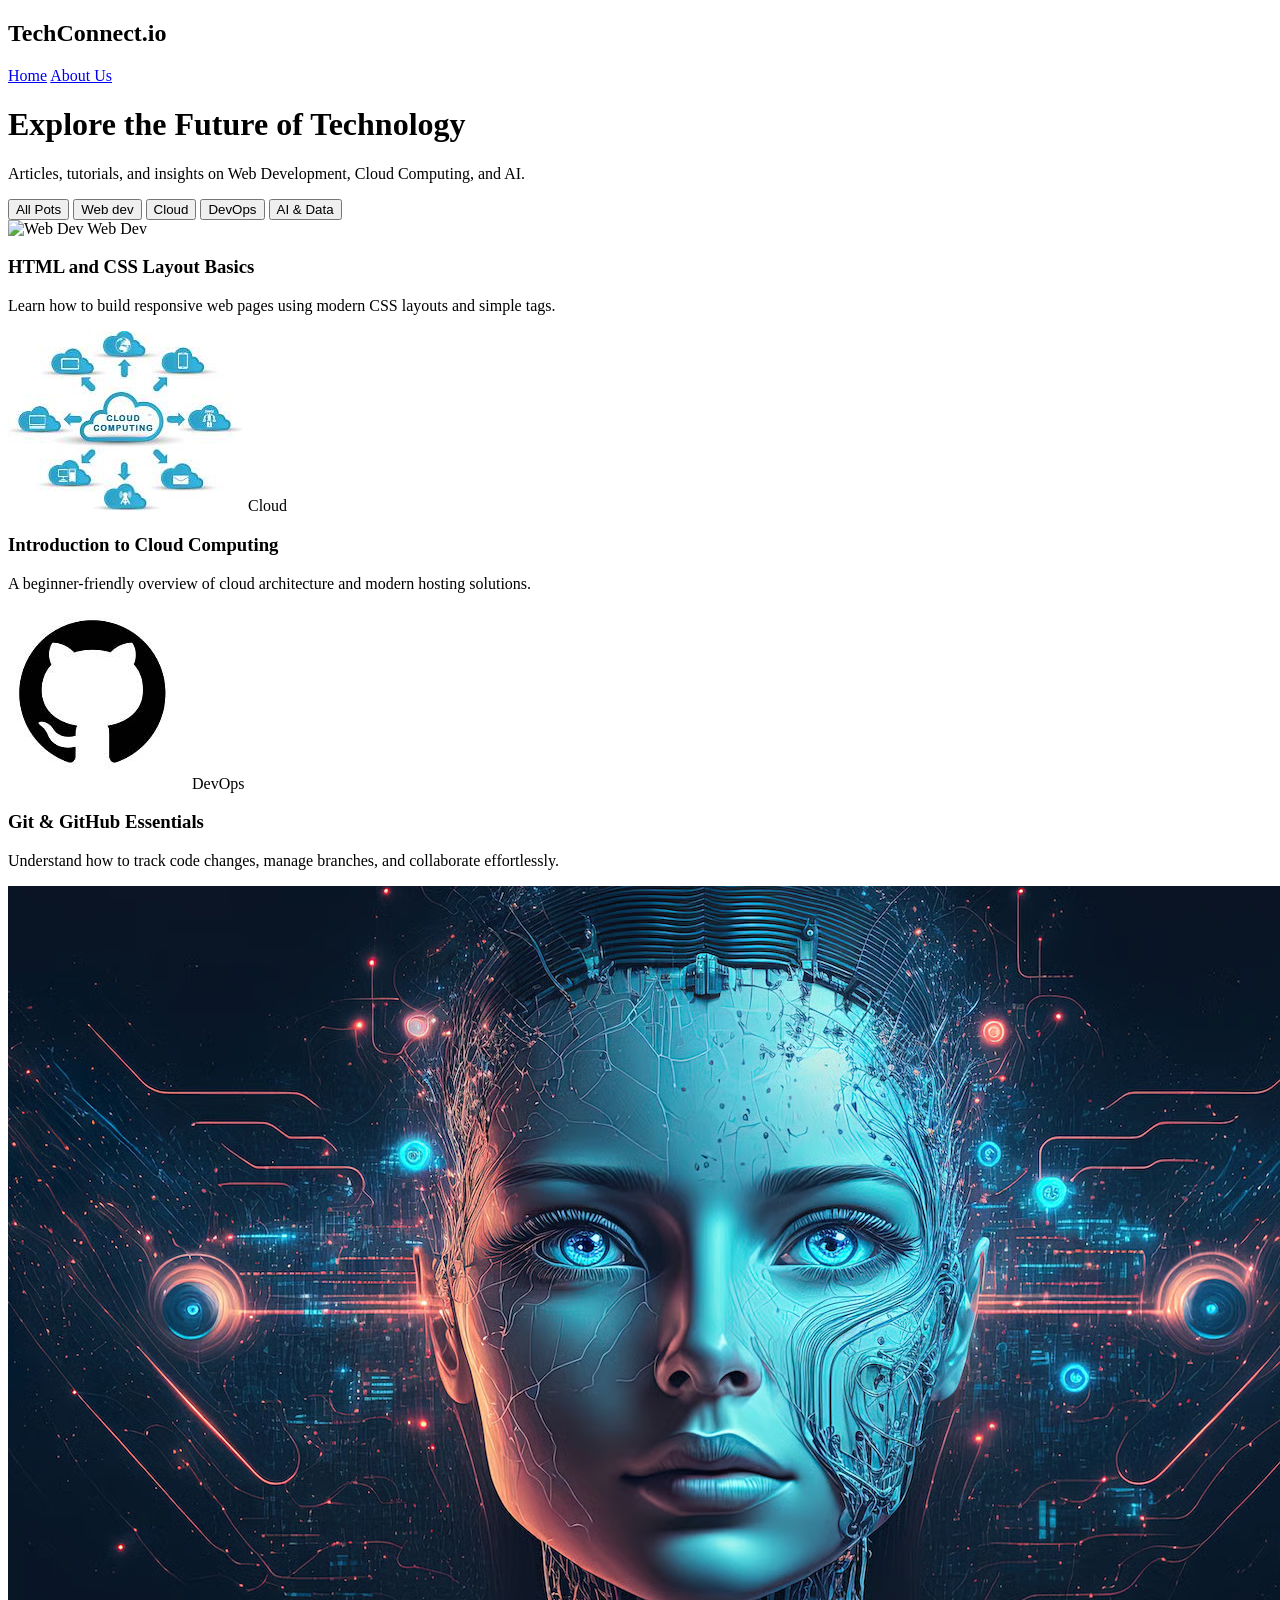
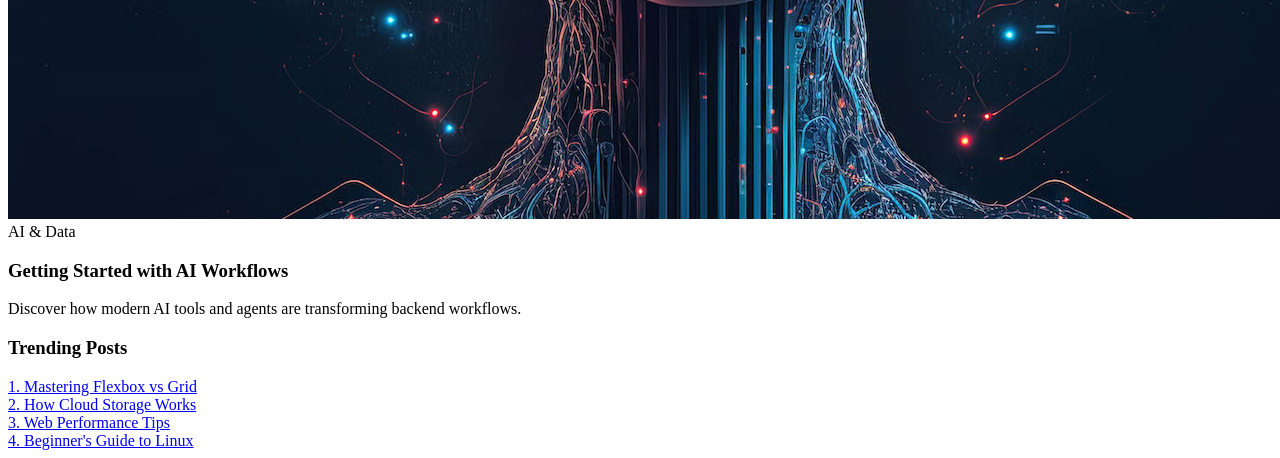
==== index.html @ 1aefdfea "changes" ====
<!DOCTYPE html>
<html lang="en">
<head>
    <meta charset="UTF-8">
    <title>tech blog</title>
    <link rel="stylesheet" href="style.css">
</head>
<body>

    <div class="header">
        <div class="logo">
            <h2>TechConnect<span class="blue-text">.io</span></h2>
        </div>
        <div class="nav">
            <a href="index.html" class="active">Home</a>
            <a href="#">About Us</a>
        </div>
    </div>

    <div class="tech">
        <h1>Explore the Future of Technology</h1>
        <p>Articles, tutorials, and insights on Web Development, Cloud Computing, and AI.</p>
    </div>

    <div class="tags">
        <button class="btn active">All Pots</button>
        <button class="btn">Web dev</button>
        <button class="btn">Cloud</button>
        <button class="btn">DevOps</button>
        <button class="btn">AI & Data</button>
    </div>

    
    <div class="container">
        
    
        <div class="posts">

            <div class="blog">
                <div class="img-box">
                    <img src="we.png" alt="Web Dev">
                    <span class="badge">Web Dev</span>
                </div>
                <div class="blog-details">
                    <h3>HTML and CSS Layout Basics</h3>
                    <p>Learn how to build responsive web pages using modern CSS layouts and simple tags.</p>
                    
                </div>
            </div>

            <div class="blog">
                <div class="img-box">
                    <img src="image.png" alt="Cloud">
                    <span class="badge">Cloud</span>
                </div>
                <div class="blog-details">
                    <h3>Introduction to Cloud Computing</h3>
                    <p>A beginner-friendly overview of cloud architecture and modern hosting solutions.</p>
                    
                </div>
            </div>

            <div class="blog">
                <div class="img-box">
                    <img src="github.png">
                    <span class="badge">DevOps</span>
                </div>
                <div class="blog-details">
                    <h3>Git & GitHub Essentials</h3>
                    <p>Understand how to track code changes, manage branches, and collaborate effortlessly.</p>
                    
                </div>
            </div>

            <div class="blog">
                <div class="img-box">
                    <img src="ai.png">
                    <span class="badge">AI & Data</span>
                </div>
                <div class="blog-details">
                    <h3>Getting Started with AI Workflows</h3>
                    <p>Discover how modern AI tools and agents are transforming backend workflows.</p>
                    
                </div>
            </div>

        </div>


        <div class="sidebar">
            <h3>Trending Posts</h3>

            <div class="trending-item">
                <a href="article.html">1. Mastering Flexbox vs Grid</a>
                </div>
                

            <div class="trending-item">
                <a href="article.html">2. How Cloud Storage Works</a>
                </div>

            <div class="trending-item">
                <a href="article.html">3. Web Performance Tips</a>
                
            </div>

            <div class="trending-item">
                <a href="article.html">4. Beginner's Guide to Linux</a>
                
            </div>
        </div>

    </div>

</body>
</html>
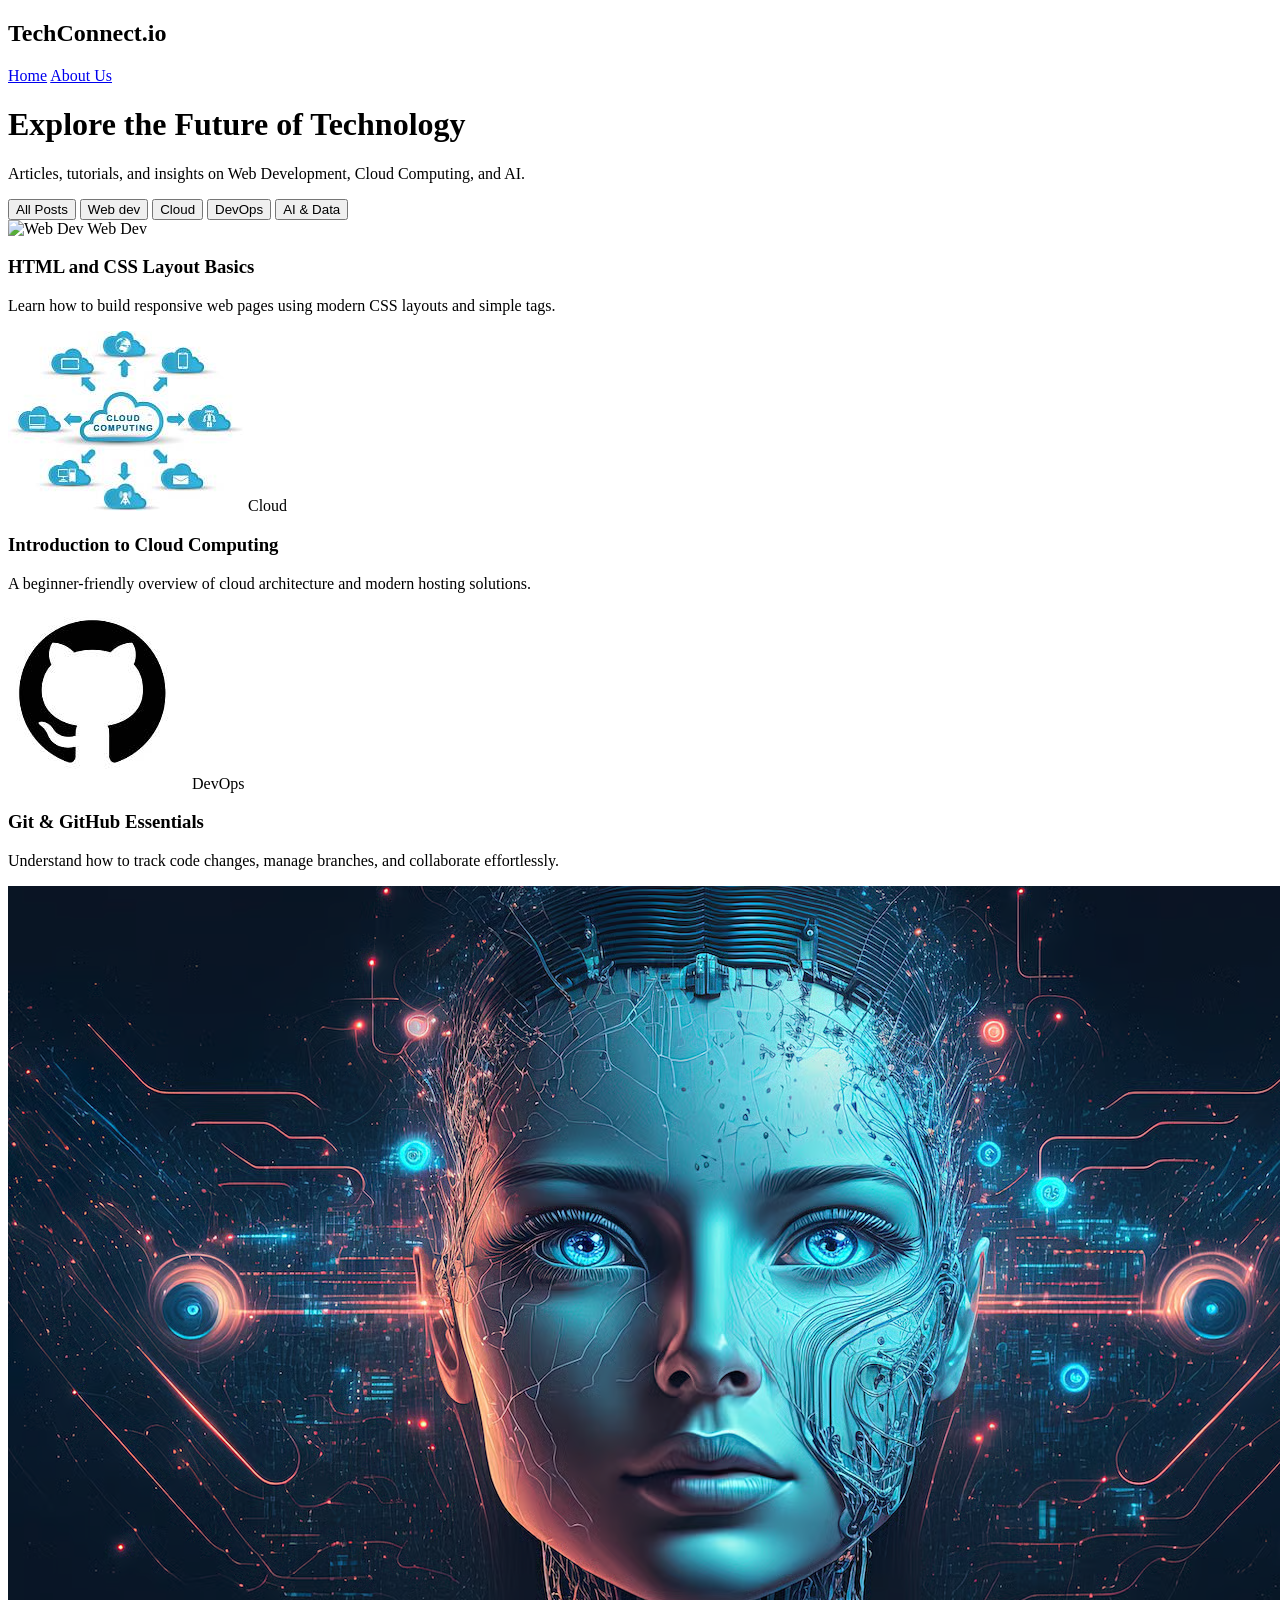
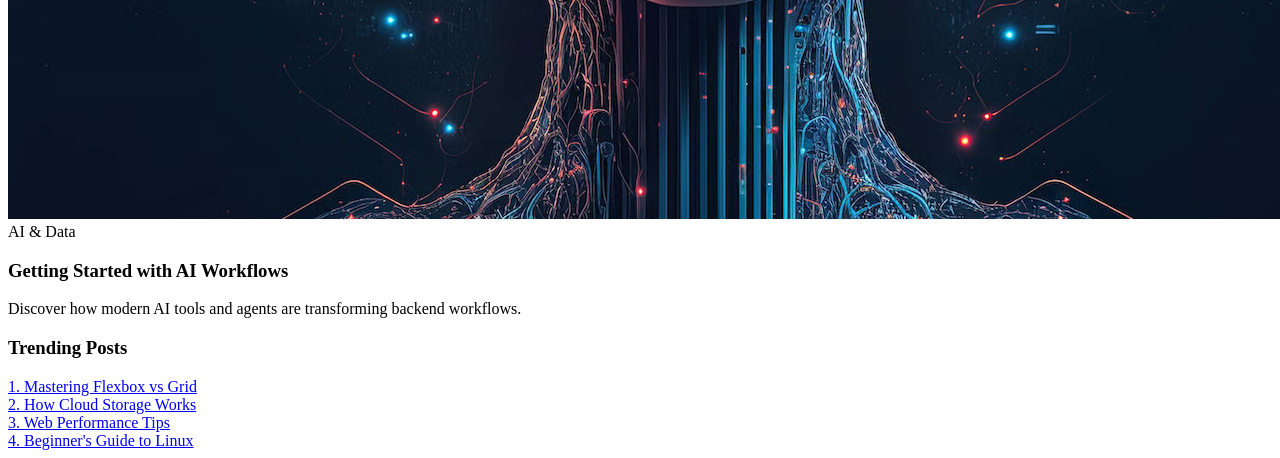
==== commit 11521a34: "changes" ====
--- a/index.html
+++ b/index.html
@@ -5,12 +5,14 @@
     <title>tech blog</title>
     <link rel="stylesheet" href="style.css">
 </head>
+
 <body>
 
     <div class="header">
         <div class="logo">
             <h2>TechConnect<span class="blue-text">.io</span></h2>
         </div>
+
         <div class="nav">
             <a href="index.html" class="active">Home</a>
             <a href="#">About Us</a>
@@ -23,17 +25,15 @@
     </div>
 
     <div class="tags">
-        <button class="btn active">All Pots</button>
+        <button class="btn active">All Posts</button>
         <button class="btn">Web dev</button>
         <button class="btn">Cloud</button>
         <button class="btn">DevOps</button>
         <button class="btn">AI & Data</button>
     </div>
 
-    
     <div class="container">
-        
-    
+
         <div class="posts">
 
             <div class="blog">
@@ -41,10 +41,10 @@
                     <img src="we.png" alt="Web Dev">
                     <span class="badge">Web Dev</span>
                 </div>
+
                 <div class="blog-details">
                     <h3>HTML and CSS Layout Basics</h3>
                     <p>Learn how to build responsive web pages using modern CSS layouts and simple tags.</p>
-                    
                 </div>
             </div>
 
@@ -53,60 +53,56 @@
                     <img src="image.png" alt="Cloud">
                     <span class="badge">Cloud</span>
                 </div>
+
                 <div class="blog-details">
                     <h3>Introduction to Cloud Computing</h3>
                     <p>A beginner-friendly overview of cloud architecture and modern hosting solutions.</p>
-                    
                 </div>
             </div>
 
             <div class="blog">
                 <div class="img-box">
-                    <img src="github.png">
+                    <img src="github.png" alt="GitHub">
                     <span class="badge">DevOps</span>
                 </div>
+
                 <div class="blog-details">
                     <h3>Git & GitHub Essentials</h3>
                     <p>Understand how to track code changes, manage branches, and collaborate effortlessly.</p>
-                    
                 </div>
             </div>
 
             <div class="blog">
                 <div class="img-box">
-                    <img src="ai.png">
+                    <img src="ai.png" alt="AI">
                     <span class="badge">AI & Data</span>
                 </div>
+
                 <div class="blog-details">
                     <h3>Getting Started with AI Workflows</h3>
                     <p>Discover how modern AI tools and agents are transforming backend workflows.</p>
-                    
                 </div>
             </div>
 
         </div>
-
 
         <div class="sidebar">
             <h3>Trending Posts</h3>
 
             <div class="trending-item">
                 <a href="article.html">1. Mastering Flexbox vs Grid</a>
-                </div>
-                
+            </div>
 
             <div class="trending-item">
                 <a href="article.html">2. How Cloud Storage Works</a>
-                </div>
+            </div>
 
             <div class="trending-item">
                 <a href="article.html">3. Web Performance Tips</a>
-                
             </div>
 
             <div class="trending-item">
                 <a href="article.html">4. Beginner's Guide to Linux</a>
-                
             </div>
         </div>
 
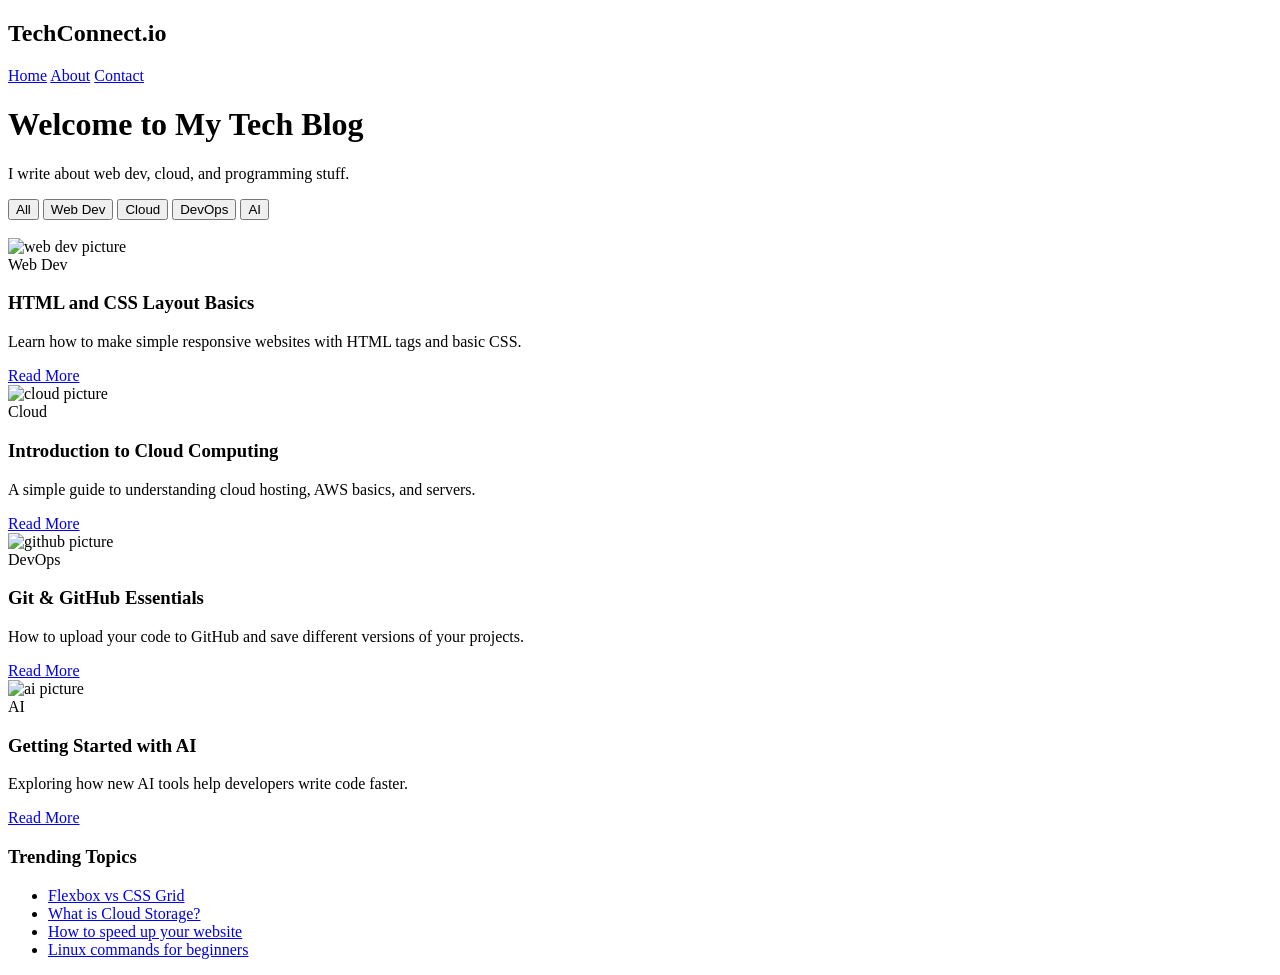
==== commit 95f552e0: "changes" ====
--- a/index.html
+++ b/index.html
@@ -1,109 +1,90 @@
 <!DOCTYPE html>
-<html lang="en">
+<html>
 <head>
     <meta charset="UTF-8">
-    <title>tech blog</title>
+    <title>TechConnect Blog</title>
     <link rel="stylesheet" href="style.css">
 </head>
-
 <body>
 
     <div class="header">
-        <div class="logo">
-            <h2>TechConnect<span class="blue-text">.io</span></h2>
-        </div>
-
-        <div class="nav">
-            <a href="index.html" class="active">Home</a>
-            <a href="#">About Us</a>
+        <h2 class="logo">TechConnect<span>.io</span></h2>
+        <div class="nav-links">
+            <a href="index.html">Home</a>
+            <a href="about.html">About</a>
+            <a href="contact.html">Contact</a>
         </div>
     </div>
 
-    <div class="tech">
-        <h1>Explore the Future of Technology</h1>
-        <p>Articles, tutorials, and insights on Web Development, Cloud Computing, and AI.</p>
+    <div class="hero">
+        <h1>Welcome to My Tech Blog</h1>
+        <p>I write about web dev, cloud, and programming stuff.</p>
     </div>
 
-    <div class="tags">
-        <button class="btn active">All Posts</button>
-        <button class="btn">Web dev</button>
-        <button class="btn">Cloud</button>
-        <button class="btn">DevOps</button>
-        <button class="btn">AI & Data</button>
+    <div class="category-buttons">
+        <button>All</button>
+        <button>Web Dev</button>
+        <button>Cloud</button>
+        <button>DevOps</button>
+        <button>AI</button>
     </div>
 
-    <div class="container">
+    <br>
 
-        <div class="posts">
+    <div class="main-container">
 
-            <div class="blog">
-                <div class="img-box">
-                    <img src="we.png" alt="Web Dev">
-                    <span class="badge">Web Dev</span>
-                </div>
+        <div class="left-content">
 
-                <div class="blog-details">
+            <div class="card">
+                <img src="images/webdev.jpg" alt="web dev picture" width="300">
+                <div class="card-info">
+                    <span class="tag">Web Dev</span>
                     <h3>HTML and CSS Layout Basics</h3>
-                    <p>Learn how to build responsive web pages using modern CSS layouts and simple tags.</p>
+                    <p>Learn how to make simple responsive websites with HTML tags and basic CSS.</p>
+                    <a href="post1.html">Read More</a>
                 </div>
             </div>
 
-            <div class="blog">
-                <div class="img-box">
-                    <img src="image.png" alt="Cloud">
-                    <span class="badge">Cloud</span>
-                </div>
-
-                <div class="blog-details">
+            <div class="card">
+                <img src="images/cloud.jpg" alt="cloud picture" width="300">
+                <div class="card-info">
+                    <span class="tag">Cloud</span>
                     <h3>Introduction to Cloud Computing</h3>
-                    <p>A beginner-friendly overview of cloud architecture and modern hosting solutions.</p>
+                    <p>A simple guide to understanding cloud hosting, AWS basics, and servers.</p>
+                    <a href="post2.html">Read More</a>
                 </div>
             </div>
 
-            <div class="blog">
-                <div class="img-box">
-                    <img src="github.png" alt="GitHub">
-                    <span class="badge">DevOps</span>
-                </div>
-
-                <div class="blog-details">
+            <div class="card">
+                <img src="images/github.jpg" alt="github picture" width="300">
+                <div class="card-info">
+                    <span class="tag">DevOps</span>
                     <h3>Git & GitHub Essentials</h3>
-                    <p>Understand how to track code changes, manage branches, and collaborate effortlessly.</p>
+                    <p>How to upload your code to GitHub and save different versions of your projects.</p>
+                    <a href="post3.html">Read More</a>
                 </div>
             </div>
 
-            <div class="blog">
-                <div class="img-box">
-                    <img src="ai.png" alt="AI">
-                    <span class="badge">AI & Data</span>
-                </div>
-
-                <div class="blog-details">
-                    <h3>Getting Started with AI Workflows</h3>
-                    <p>Discover how modern AI tools and agents are transforming backend workflows.</p>
+            <div class="card">
+                <img src="images/ai.jpg" alt="ai picture" width="300">
+                <div class="card-info">
+                    <span class="tag">AI</span>
+                    <h3>Getting Started with AI</h3>
+                    <p>Exploring how new AI tools help developers write code faster.</p>
+                    <a href="post4.html">Read More</a>
                 </div>
             </div>
 
         </div>
 
-        <div class="sidebar">
-            <h3>Trending Posts</h3>
-
-            <div class="trending-item">
-                <a href="article.html">1. Mastering Flexbox vs Grid</a>
-            </div>
-
-            <div class="trending-item">
-                <a href="article.html">2. How Cloud Storage Works</a>
-            </div>
-
-            <div class="trending-item">
-                <a href="article.html">3. Web Performance Tips</a>
-            </div>
-
-            <div class="trending-item">
-                <a href="article.html">4. Beginner's Guide to Linux</a>
-            </div>
+        <div class="right-sidebar">
+            <h3>Trending Topics</h3>
+            <ul>
+                <li><a href="#">Flexbox vs CSS Grid</a></li>
+                <li><a href="#">What is Cloud Storage?</a></li>
+                <li><a href="#">How to speed up your website</a></li>
+                <li><a href="#">Linux commands for beginners</a></li>
+            </ul>
         </div>
 
     </div>
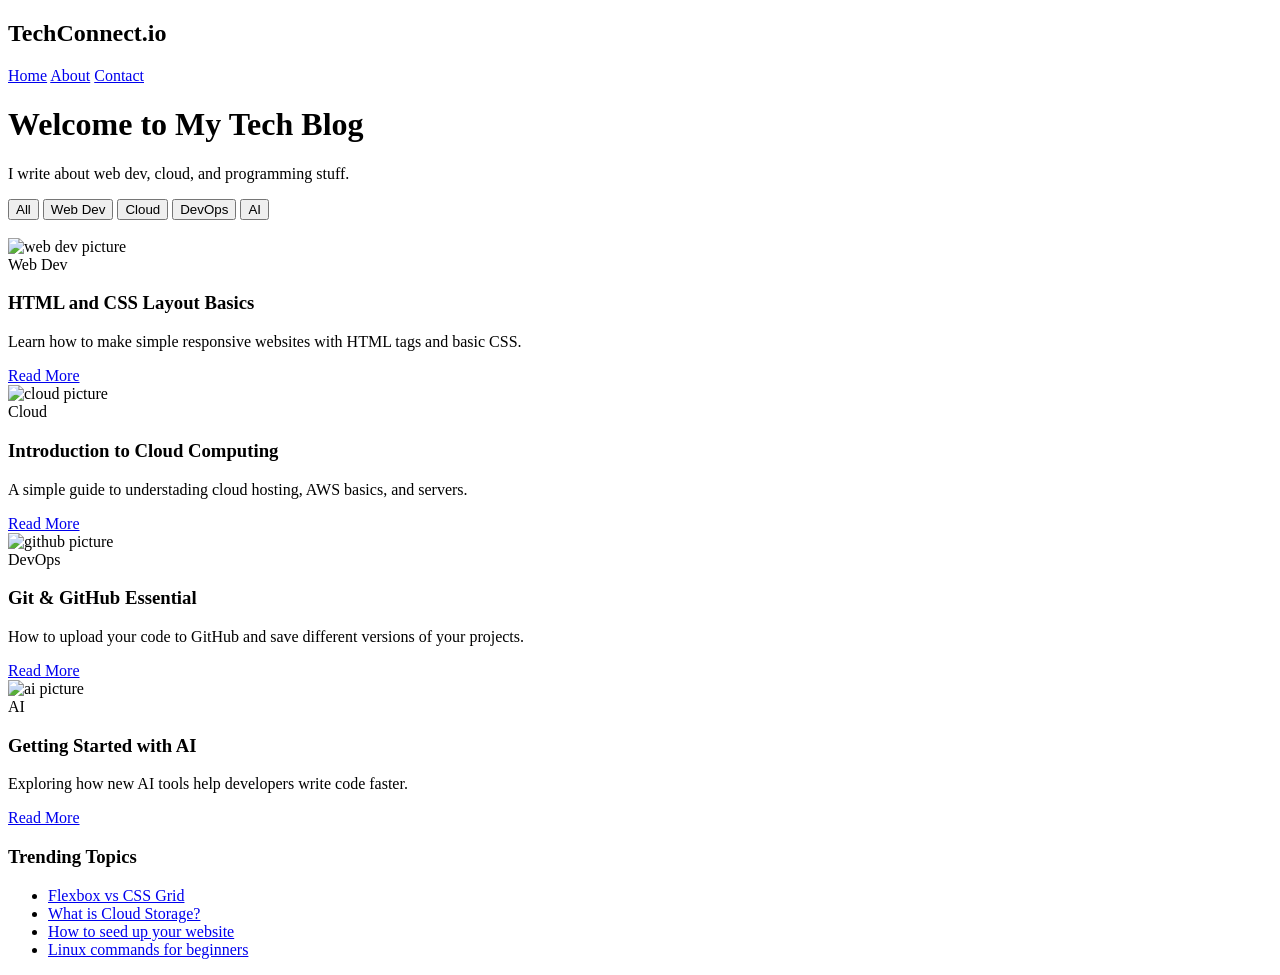
==== commit ca3fdf94: "changes" ====
--- a/index.html
+++ b/index.html
@@ -46,27 +46,27 @@
             </div>
 
             <div class="card">
-                <img src="images/cloud.jpg" alt="cloud picture" width="300">
+                <img src="cloud.jpg" alt="cloud picture" width="300">
                 <div class="card-info">
                     <span class="tag">Cloud</span>
                     <h3>Introduction to Cloud Computing</h3>
-                    <p>A simple guide to understanding cloud hosting, AWS basics, and servers.</p>
+                    <p>A simple guide to understading cloud hosting, AWS basics, and servers.</p>
                     <a href="post2.html">Read More</a>
                 </div>
             </div>
 
             <div class="card">
-                <img src="images/github.jpg" alt="github picture" width="300">
+                <img src="github.jpg" alt="github picture" width="300">
                 <div class="card-info">
                     <span class="tag">DevOps</span>
-                    <h3>Git & GitHub Essentials</h3>
+                    <h3>Git & GitHub Essential</h3>
                     <p>How to upload your code to GitHub and save different versions of your projects.</p>
                     <a href="post3.html">Read More</a>
                 </div>
             </div>
 
             <div class="card">
-                <img src="images/ai.jpg" alt="ai picture" width="300">
+                <img src="ai.jpg" alt="ai picture" width="300">
                 <div class="card-info">
                     <span class="tag">AI</span>
                     <h3>Getting Started with AI</h3>
@@ -82,7 +82,7 @@
             <ul>
                 <li><a href="#">Flexbox vs CSS Grid</a></li>
                 <li><a href="#">What is Cloud Storage?</a></li>
-                <li><a href="#">How to speed up your website</a></li>
+                <li><a href="#">How to seed up your website</a></li>
                 <li><a href="#">Linux commands for beginners</a></li>
             </ul>
         </div>
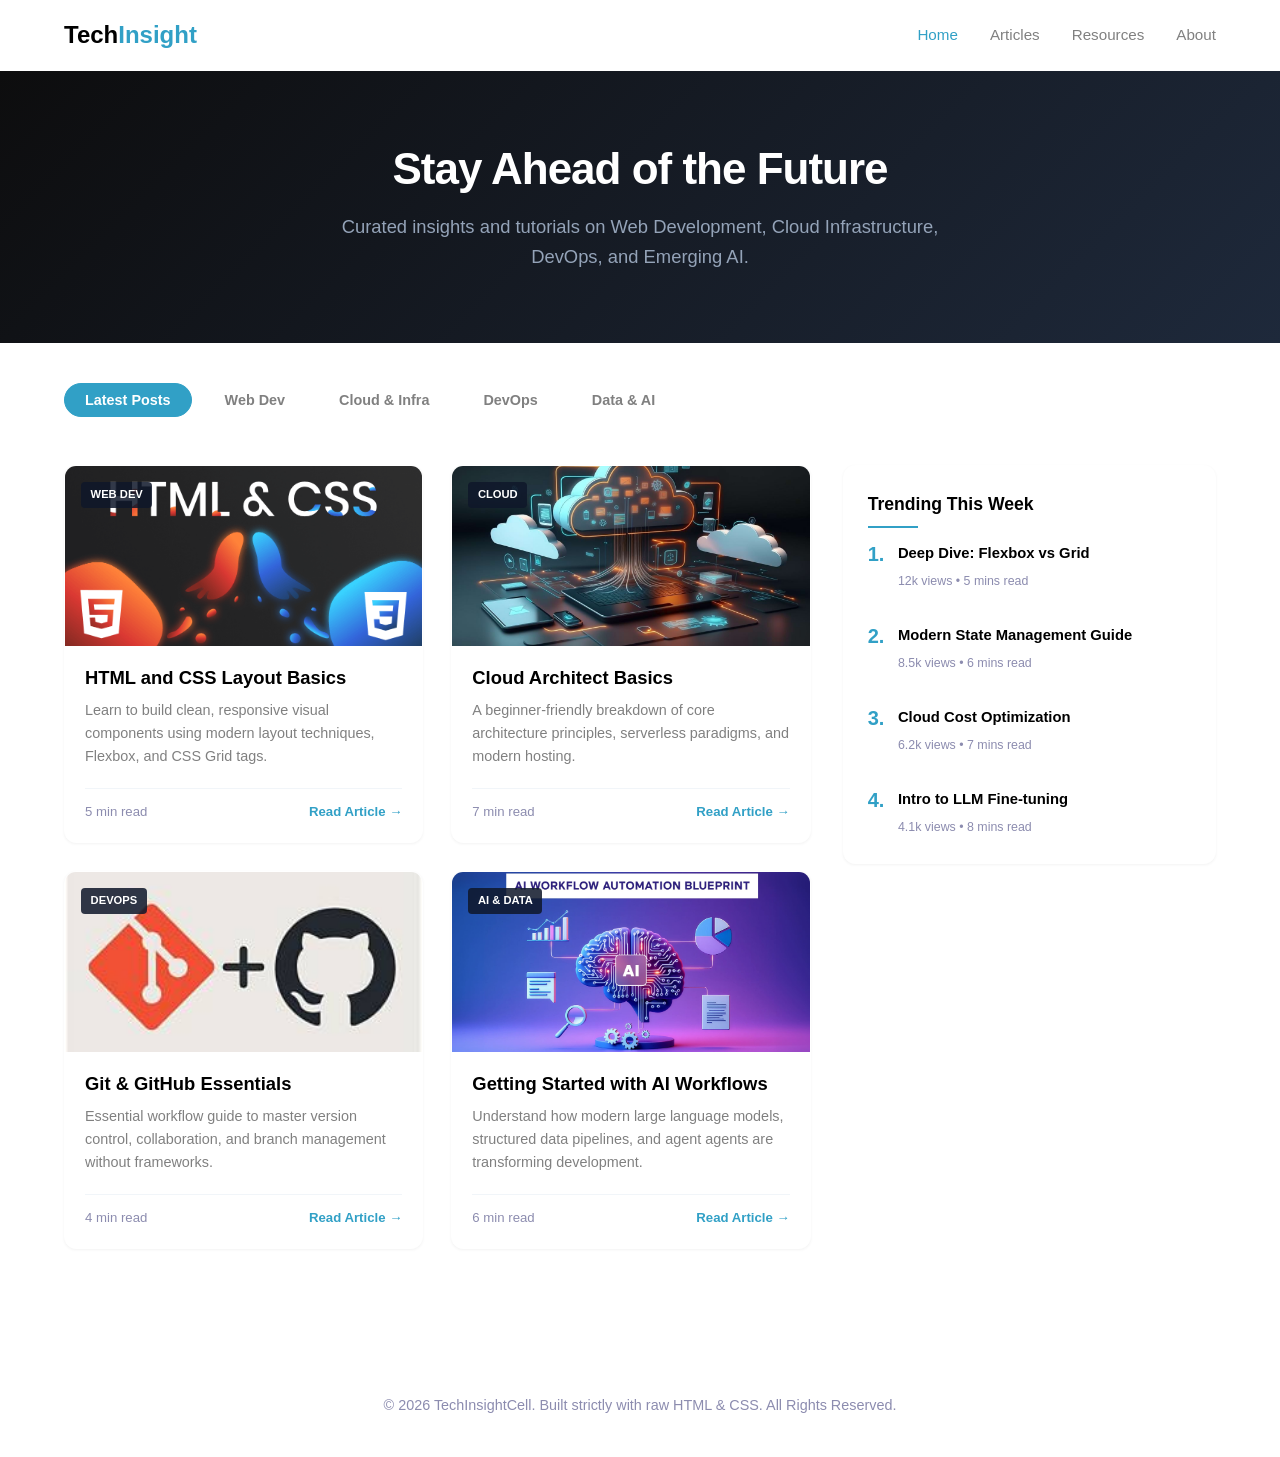
==== commit 0cdfb5c1: "changes" ====
--- a/index.html
+++ b/index.html
@@ -1,93 +1,163 @@
 <!DOCTYPE html>
-<html>
+<html lang="en">
 <head>
     <meta charset="UTF-8">
-    <title>TechConnect Blog</title>
+    <meta name="viewport" content="width=device-width, initial-scale=1.0">
+    <title>TechInsight | Curated Tech Blog</title>
     <link rel="stylesheet" href="style.css">
 </head>
 <body>
 
-    <div class="header">
-        <h2 class="logo">TechConnect<span>.io</span></h2>
-        <div class="nav-links">
-            <a href="index.html">Home</a>
-            <a href="about.html">About</a>
-            <a href="contact.html">Contact</a>
+    <header class="navbar">
+        <div class="nav-container">
+            <a href="index.html" class="nav-brand">Tech<span>Insight</span></a>
+            <ul class="nav-links">
+                <li><a href="index.html" class="active">Home</a></li>
+                <li><a href="article.html">Articles</a></li>
+                <li><a href="#">Resources</a></li>
+                <li><a href="#">About</a></li>
+            </ul>
         </div>
-    </div>
+    </header>
 
-    <div class="hero">
-        <h1>Welcome to My Tech Blog</h1>
-        <p>I write about web dev, cloud, and programming stuff.</p>
-    </div>
+    <section class="hero-banner">
+        <div class="hero-inner">
+            <h1>Stay Ahead of the Future</h1>
+            <p>Curated insights and tutorials on Web Development, Cloud Infrastructure, DevOps, and Emerging AI.</p>
+        </div>
+    </section>
 
-    <div class="category-buttons">
-        <button>All</button>
-        <button>Web Dev</button>
-        <button>Cloud</button>
-        <button>DevOps</button>
-        <button>AI</button>
-    </div>
+    <main class="container">
+        
+        <div class="filter-bar">
+            <button class="tab is-active">Latest Posts</button>
+            <button class="tab">Web Dev</button>
+            <button class="tab">Cloud & Infra</button>
+            <button class="tab">DevOps</button>
+            <button class="tab">Data & AI</button>
+        </div>
 
-    <br>
+        <div class="main-layout">
+            
+            <section class="articles-grid">
+                
+                <article class="card">
+                    <div class="card-img-holder">
+                        <span class="tag-badge">Web Dev</span>
+                        <img src="html.png" alt="HTML and CSS Layout Basics">
+                    </div>
+                    <div class="card-body">
+                        <h3>HTML and CSS Layout Basics</h3>
+                        <p>Learn to build clean, responsive visual components using modern layout techniques, Flexbox, and CSS Grid tags.</p>
+                        <div class="card-footer">
+                            <span>5 min read</span>
+                            <a href="article.html" class="read-btn">Read Article &rarr;</a>
+                        </div>
+                    </div>
+                </article>
 
-    <div class="main-container">
+                <article class="card">
+                    <div class="card-img-holder">
+                        <span class="tag-badge">Cloud</span>
+                        <img src=" cloud.png" alt="Cloud Architecture Guide">
+                    </div>
+                    <div class="card-body">
+                        <h3>Cloud Architect Basics</h3>
+                        <p>A beginner-friendly breakdown of core architecture principles, serverless paradigms, and modern hosting.</p>
+                        <div class="card-footer">
+                            <span>7 min read</span>
+                            <a href="article-cloud.html" class="read-btn">Read Article &rarr;</a>
+                        </div>
+                    </div>
+                </article>
 
-        <div class="left-content">
+                <article class="card">
+                    <div class="card-img-holder">
+                        <span class="tag-badge">DevOps</span>
+                        <img src="git.png" alt="Git essentials">
+                    </div>
+                    <div class="card-body">
+                        <h3>Git & GitHub Essentials</h3>
+                        <p>Essential workflow guide to master version control, collaboration, and branch management without frameworks.</p>
+                        <div class="card-footer">
+                            <span>4 min read</span>
+                            <a href="article-git.html" class="read-btn">Read Article &rarr;</a>
+                        </div>
+                    </div>
+                </article>
 
-            <div class="card">
-                <img src="images/webdev.jpg" alt="web dev picture" width="300">
-                <div class="card-info">
-                    <span class="tag">Web Dev</span>
-                    <h3>HTML and CSS Layout Basics</h3>
-                    <p>Learn how to make simple responsive websites with HTML tags and basic CSS.</p>
-                    <a href="post1.html">Read More</a>
+                <article class="card">
+                    <div class="card-img-holder">
+                        <span class="tag-badge">AI & Data</span>
+                        <img src="aiwork.png " alt="AI workflows">
+                    </div>
+                    <div class="card-body">
+                        <h3>Getting Started with AI Workflows</h3>
+                        <p>Understand how modern large language models, structured data pipelines, and agent agents are transforming development.</p>
+                        <div class="card-footer">
+                            <span>6 min read</span>
+                            <a href="article-ai.html" class="read-btn">Read Article &rarr;</a>
+                        </div>
+                    </div>
+                </article>
+
+            </section>
+
+            <aside class="sidebar">
+                <div class="box">
+                    <h3 class="box-title">Trending This Week</h3>
+                    <ul class="trending-list">
+                        
+                        <li class="trending-item">
+                            <a href="article.html">
+                                <span class="trend-number">1.</span>
+                                <div class="trend-content">
+                                    <h4>Deep Dive: Flexbox vs Grid</h4>
+                                    <span class="trend-meta">12k views • 5 mins read</span>
+                                </div>
+                            </a>
+                        </li>
+
+                        <li class="trending-item">
+                            <a href="article-cloud.html">
+                                <span class="trend-number">2.</span>
+                                <div class="trend-content">
+                                    <h4>Modern State Management Guide</h4>
+                                    <span class="trend-meta">8.5k views • 6 mins read</span>
+                                </div>
+                            </a>
+                        </li>
+
+                        <li class="trending-item">
+                            <a href="article-git.html">
+                                <span class="trend-number">3.</span>
+                                <div class="trend-content">
+                                    <h4>Cloud Cost Optimization</h4>
+                                    <span class="trend-meta">6.2k views • 7 mins read</span>
+                                </div>
+                            </a>
+                        </li>
+
+                        <li class="trending-item">
+                            <a href="article-ai.html">
+                                <span class="trend-number">4.</span>
+                                <div class="trend-content">
+                                    <h4>Intro to LLM Fine-tuning</h4>
+                                    <span class="trend-meta">4.1k views • 8 mins read</span>
+                                </div>
+                            </a>
+                        </li>
+
+                    </ul>
                 </div>
-            </div>
-
-            <div class="card">
-                <img src="cloud.jpg" alt="cloud picture" width="300">
-                <div class="card-info">
-                    <span class="tag">Cloud</span>
-                    <h3>Introduction to Cloud Computing</h3>
-                    <p>A simple guide to understading cloud hosting, AWS basics, and servers.</p>
-                    <a href="post2.html">Read More</a>
-                </div>
-            </div>
-
-            <div class="card">
-                <img src="github.jpg" alt="github picture" width="300">
-                <div class="card-info">
-                    <span class="tag">DevOps</span>
-                    <h3>Git & GitHub Essential</h3>
-                    <p>How to upload your code to GitHub and save different versions of your projects.</p>
-                    <a href="post3.html">Read More</a>
-                </div>
-            </div>
-
-            <div class="card">
-                <img src="ai.jpg" alt="ai picture" width="300">
-                <div class="card-info">
-                    <span class="tag">AI</span>
-                    <h3>Getting Started with AI</h3>
-                    <p>Exploring how new AI tools help developers write code faster.</p>
-                    <a href="post4.html">Read More</a>
-                </div>
-            </div>
+            </aside>
 
         </div>
+    </main>
 
-        <div class="right-sidebar">
-            <h3>Trending Topics</h3>
-            <ul>
-                <li><a href="#">Flexbox vs CSS Grid</a></li>
-                <li><a href="#">What is Cloud Storage?</a></li>
-                <li><a href="#">How to seed up your website</a></li>
-                <li><a href="#">Linux commands for beginners</a></li>
-            </ul>
-        </div>
-
-    </div>
+    <footer class="footer">
+        <p>&copy; 2026 TechInsightCell. Built strictly with raw HTML & CSS. All Rights Reserved.</p>
+    </footer>
 
 </body>
-</html>+</html>
--- a/style.css
+++ b/style.css
@@ -0,0 +1,479 @@
+:root {
+    --primary: rgb(49, 160, 198);
+    --primary-alt:dark rgb(26, 26, 190);
+    --bg-base: white;
+    --bg-card:white;
+    --text-main: black;
+    --text-sub:grey;
+    --text-mute: rgb(140, 140, 175);
+    --border:white;
+    --hero-pattern: linear-gradient(135deg, rgb(13, 13, 14) 0%, #1e293b 100%);
+    --shadow-sm: 0 1px 3px rgba(0,0,0,0.05);
+    --shadow-md: 0 4px 6px -1px rgba(0,0,0,0.1), 0 2px 4px -1px rgba(0,0,0,0.06);
+    --shadow-lg: 0 10px 15px -3px rgba(0,0,0,0.1), 0 4px 6px -2px rgba(0,0,0,0.05);
+    --radius: 12px;
+    --anim: all 0.3s ease;
+}
+
+* {
+    margin: 0;
+    padding: 0;
+    box-sizing: border-box;
+}
+
+body {
+    font-family: 'Segoe UI', Tahoma, Geneva, Verdana, sans-serif;
+    background-color: var(--bg-base);
+    color: var(--text-main);
+    line-height: 1.6;
+    -webkit-font-smoothing: antialiased;
+}
+
+a {
+    text-decoration: none;
+    color: inherit;
+    transition: var(--anim);
+}
+
+img {
+    max-width: 100%;
+    height: auto;
+    display: block;
+}
+
+.navbar {
+    background-color:white;
+    border-bottom: 1px solid var(--border);
+    position: sticky;
+    top: 0;
+    z-index: 100;
+}
+
+.nav-container {
+    max-width: 1200px;
+    margin: 0 auto;
+    padding: 1rem 1.5rem;
+    display: flex;
+    justify-content: space-between;
+    align-items: center;
+}
+
+.nav-brand {
+    font-size: 1.5rem;
+    font-weight: 800;
+    color: var(--text-main);
+}
+
+.nav-brand span {
+    color: var(--primary);
+}
+
+.nav-links {
+    display: flex;
+    list-style: none;
+    gap: 2rem;
+}
+
+.nav-links a {
+    font-weight: 500;
+    font-size: 0.95rem;
+    color: var(--text-sub);
+}
+
+.nav-links a:hover,
+.nav-links a.active {
+    color: var(--primary);
+}
+
+.hero-banner {
+    background: var(--hero-pattern);
+    color: #ffffff;
+    text-align: center;
+    padding: 4.5rem 1.5rem;
+}
+
+.hero-inner {
+    max-width: 800px;
+    margin: 0 auto;
+}
+
+.hero-banner h1 {
+    font-size: 2.75rem;
+    font-weight: 800;
+    line-height: 1.2;
+    margin-bottom: 1rem;
+    letter-spacing: -1px;
+}
+
+.hero-banner p {
+    font-size: 1.15rem;
+    color: #94a3b8;
+    max-width: 600px;
+    margin: 0 auto;
+}
+
+.container {
+    max-width: 1200px;
+    margin: 0 auto;
+    padding: 2.5rem 1.5rem;
+}
+
+.filter-bar {
+    display: flex;
+    gap: 0.75rem;
+    margin-bottom: 2.5rem;
+    overflow-x: auto;
+    padding-bottom: 0.5rem;
+}
+
+.tab {
+    padding: 0.5rem 1.25rem;
+    border-radius: 9999px;
+    background: #ffffff;
+    border: 1px solid var(--border);
+    color: var(--text-sub);
+    font-size: 0.9rem;
+    font-weight: 600;
+    cursor: pointer;
+    transition: var(--anim);
+    white-space: nowrap;
+}
+
+.tab:hover {
+    border-color: var(--primary);
+    color: var(--primary);
+}
+
+.tab.is-active {
+    background: var(--primary);
+    color: #ffffff;
+    border-color: var(--primary);
+}
+
+.main-layout {
+    display: grid;
+    grid-template-columns: 2fr 1fr;
+    gap: 2rem;
+}
+
+.articles-grid {
+    display: grid;
+    grid-template-columns: repeat(2, 1fr);
+    gap: 1.75rem;
+}
+
+.card {
+    background: var(--bg-card);
+    border-radius: var(--radius);
+    border: 1px solid var(--border);
+    overflow: hidden;
+    box-shadow: var(--shadow-sm);
+    transition: var(--anim);
+    display: flex;
+    flex-direction: column;
+}
+
+.card:hover {
+    transform: translateY(-4px);
+    box-shadow: var(--shadow-lg);
+}
+
+.card-img-holder {
+    position: relative;
+    height: 180px;
+    overflow: hidden;
+    background-color: #e2e8f0;
+}
+
+.card-img-holder img {
+    width: 100%;
+    height: 100%;
+    object-fit: cover;
+    transition: transform 0.5s ease;
+}
+
+.card:hover .card-img-holder img {
+    transform: scale(1.05);
+}
+
+.tag-badge {
+    position: absolute;
+    top: 1rem;
+    left: 1rem;
+    background: rgba(15, 23, 42, 0.85);
+    color: #ffffff;
+    font-size: 0.7rem;
+    font-weight: 700;
+    padding: 0.25rem 0.6rem;
+    border-radius: 4px;
+    text-transform: uppercase;
+}
+
+.card-body {
+    padding: 1.25rem;
+    display: flex;
+    flex-direction: column;
+    flex-grow: 1;
+}
+
+.card-body h3 {
+    font-size: 1.15rem;
+    font-weight: 700;
+    margin-bottom: 0.5rem;
+    line-height: 1.35;
+    color: var(--text-main);
+}
+
+.card-body p {
+    font-size: 0.9rem;
+    color: var(--text-sub);
+    margin-bottom: 1.25rem;
+    flex-grow: 1;
+}
+
+.card-footer {
+    display: flex;
+    justify-content: space-between;
+    align-items: center;
+    font-size: 0.825rem;
+    color: var(--text-mute);
+    border-top: 1px solid #f1f5f9;
+    padding-top: 0.75rem;
+    font-weight: 500;
+}
+
+.read-btn {
+    color: var(--primary);
+    font-weight: 600;
+    display: inline-flex;
+    align-items: center;
+    gap: 0.25rem;
+}
+
+.card:hover .read-btn {
+    transform: translateX(3px);
+}
+
+.sidebar {
+    display: flex;
+    flex-direction: column;
+    gap: 1.5rem;
+}
+
+.box {
+    background: var(--bg-card);
+    border-radius: var(--radius);
+    padding: 1.5rem;
+    border: 1px solid var(--border);
+    box-shadow: var(--shadow-sm);
+}
+
+.box-title {
+    font-size: 1.1rem;
+    font-weight: 800;
+    margin-bottom: 1rem;
+    padding-bottom: 0.5rem;
+    border-bottom: 2px solid var(--border);
+    position: relative;
+}
+
+.box-title::after {
+    content: '';
+    position: absolute;
+    bottom: -2px;
+    left: 0;
+    width: 50px;
+    height: 2px;
+    background-color: var(--primary);
+}
+
+.trending-list {
+    list-style: none;
+    display: flex;
+    flex-direction: column;
+    gap: 1rem;
+}
+
+.trending-item {
+    padding-bottom: 1rem;
+    border-bottom: 1px solid var(--border);
+}
+
+.trending-item:last-child {
+    border-bottom: none;
+    padding-bottom: 0;
+}
+
+.trending-item a {
+    display: flex;
+    gap: 0.85rem;
+    align-items: flex-start;
+}
+
+.trend-number {
+    font-size: 1.25rem;
+    font-weight: 800;
+    color: var(--primary);
+    line-height: 1;
+}
+
+.trend-content h4 {
+    font-size: 0.925rem;
+    font-weight: 600;
+    line-height: 1.3;
+    margin-bottom: 0.25rem;
+}
+
+.trending-item:hover h4 {
+    color: var(--primary);
+}
+
+.trend-meta {
+    font-size: 0.775rem;
+    color: var(--text-mute);
+}
+
+.read-container {
+    max-width: 800px;
+    margin: 0 auto;
+    padding: 3rem 1.5rem;
+}
+
+.article-top {
+    text-align: center;
+    margin-bottom: 2.5rem;
+}
+
+.meta-group {
+    display: flex;
+    justify-content: center;
+    gap: 1rem;
+    align-items: center;
+    margin-bottom: 1rem;
+}
+
+.article-top h1 {
+    font-size: 2.5rem;
+    font-weight: 800;
+    line-height: 1.2;
+    margin-bottom: 1.5rem;
+    letter-spacing: -0.5px;
+}
+
+.byline {
+    display: flex;
+    align-items: center;
+    justify-content: center;
+    gap: 0.85rem;
+}
+
+.pic-round {
+    width: 48px;
+    height: 48px;
+    border-radius: 50%;
+    object-fit: cover;
+    background-color: #e2e8f0;
+}
+
+.byline-text {
+    text-align: left;
+}
+
+.byline-text .name {
+    font-weight: 700;
+    font-size: 0.95rem;
+}
+
+.byline-text .date {
+    font-size: 0.8rem;
+    color: var(--text-mute);
+}
+
+.main-article-img {
+    width: 100%;
+    height: 400px;
+    object-fit: cover;
+    border-radius: var(--radius);
+    margin-bottom: 2.5rem;
+    background-color: #e2e8f0;
+}
+
+.article-content {
+    font-size: 1.1rem;
+    line-height: 1.8;
+    color: #334155;
+}
+
+.article-content p {
+    margin-bottom: 1.5rem;
+}
+
+.article-content h2 {
+    font-size: 1.6rem;
+    font-weight: 700;
+    color: var(--text-main);
+    margin: 2rem 0 1rem 0;
+}
+
+.article-content blockquote {
+    border-left: 4px solid var(--primary);
+    padding: 1rem 1.5rem;
+    background-color: #eff6ff;
+    border-radius: 0 8px 8px 0;
+    font-style: italic;
+    color: #1e3a8a;
+    margin: 1.5rem 0;
+}
+
+.article-content pre {
+    background-color: #0f172a;
+    color: #f8fafc;
+    padding: 1.25rem;
+    border-radius: 8px;
+    overflow-x: auto;
+    font-family: monospace;
+    font-size: 0.9rem;
+    margin: 1.5rem 0;
+}
+
+.footer {
+    background-color: #ffffff;
+    border-top: 1px solid var(--border);
+    padding: 2.5rem 1.5rem;
+    margin-top: 4rem;
+    text-align: center;
+    color: var(--text-mute);
+    font-size: 0.9rem;
+}
+
+@media (max-width: 992px) {
+    .main-layout {
+        grid-template-columns: 1fr;
+    }
+    
+    .hero-banner h1 {
+        font-size: 2.2rem;
+    }
+}
+
+@media (max-width: 640px) {
+    .articles-grid {
+        grid-template-columns: 1fr;
+    }
+    
+    .nav-links {
+        display: none;
+    }
+
+    .hero-banner h1 {
+        font-size: 1.8rem;
+    }
+    
+    .article-top h1 {
+        font-size: 1.8rem;
+    }
+
+    .main-article-img {
+        height: 250px;
+    }
+}
